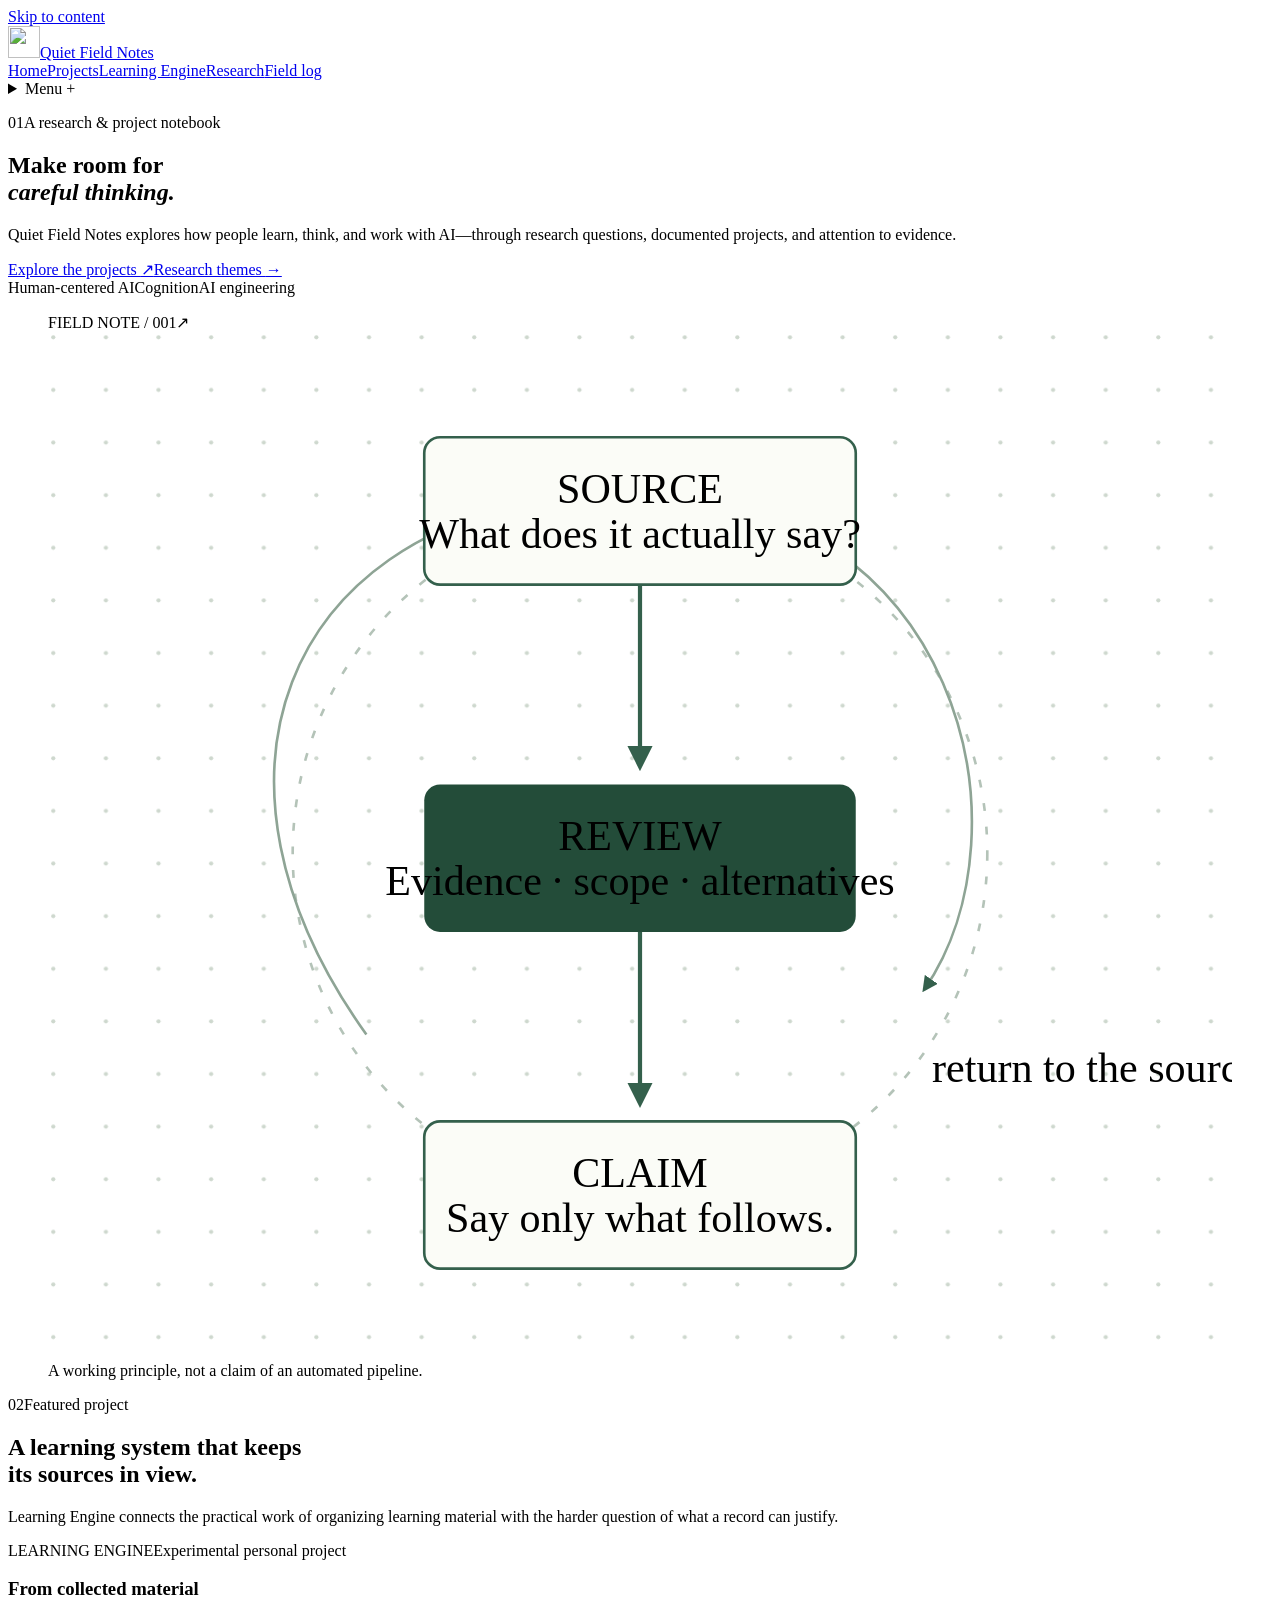
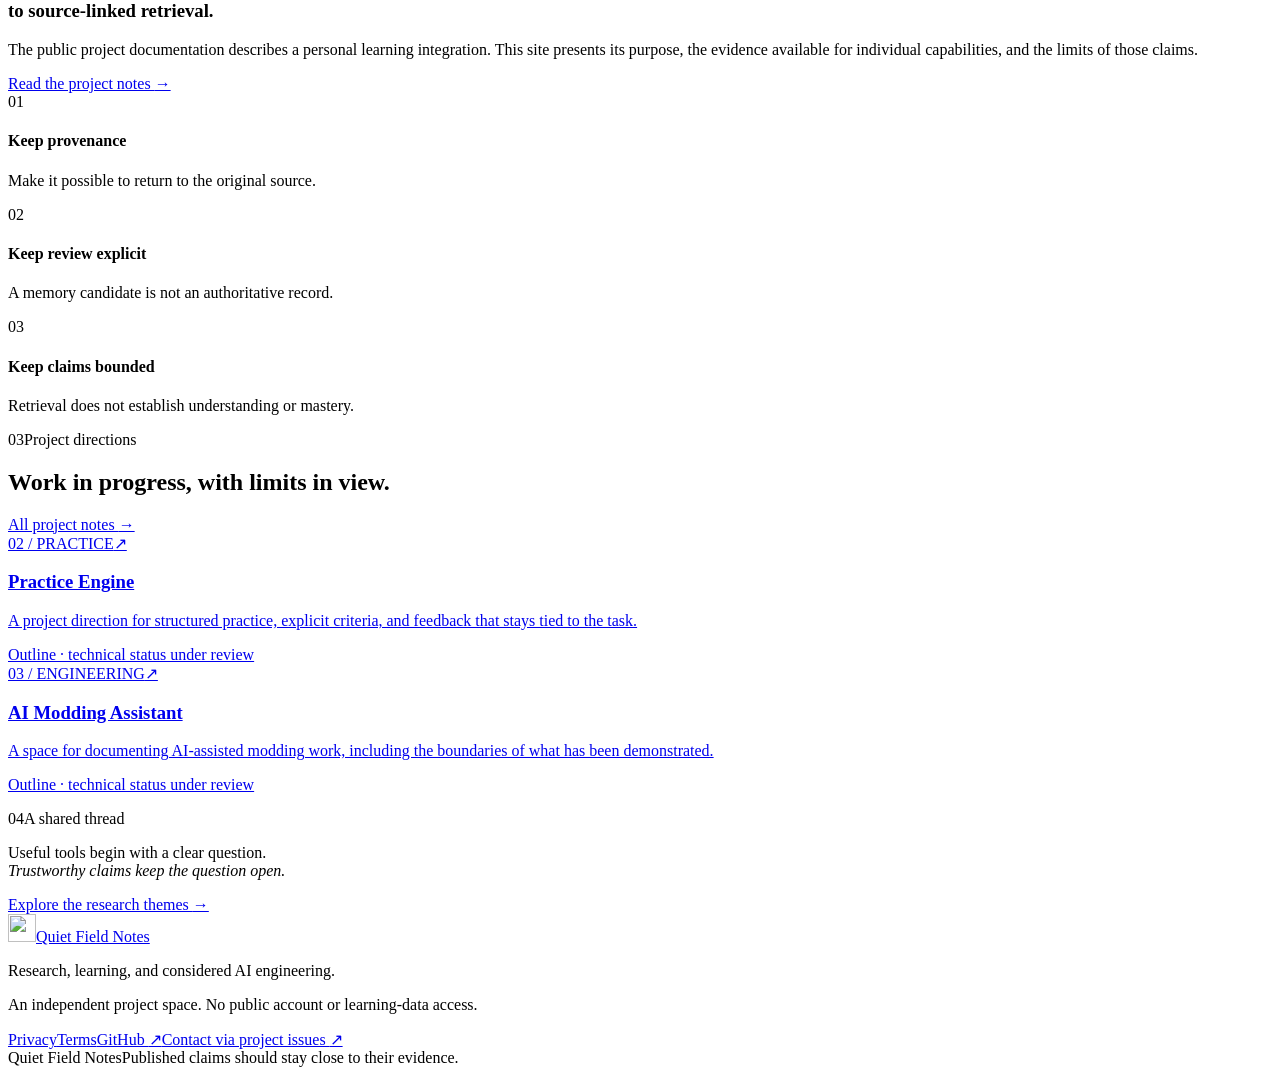
==== index.html @ d9f2ed1a "Publish reviewed pilot from Sites source a2852daf: index.html" ====
<!doctype html>
<html lang="en"><head><meta charset="utf-8"><meta name="viewport" content="width=device-width,initial-scale=1"><meta name="description" content="Quiet Field Notes: research themes, source-linked learning, and documented AI engineering projects."><meta name="color-scheme" content="light"><title>Research &amp; considered AI engineering | Quiet Field Notes</title><link rel="icon" href="assets/mark.svg" type="image/svg+xml"><link rel="stylesheet" href="assets/site.css"></head>
<body><a class="skip-link" href="#main">Skip to content</a><header class="site-header"><div class="shell header-inner"><a class="brand" href="index.html" aria-label="Quiet Field Notes home"><img src="assets/mark.svg" width="32" height="32" alt=""><span>Quiet Field Notes</span></a><nav class="desktop-nav" aria-label="Main navigation"><a href="index.html" aria-current="page">Home</a><a href="projects.html">Projects</a><a href="learning-engine.html">Learning Engine</a><a href="research.html">Research</a><a href="log.html">Field log</a></nav><details class="mobile-nav"><summary>Menu <span aria-hidden="true">+</span></summary><nav aria-label="Mobile navigation"><a href="index.html" aria-current="page">Home</a><a href="projects.html">Projects</a><a href="learning-engine.html">Learning Engine</a><a href="research.html">Research</a><a href="log.html">Field log</a></nav></details></div></header>
<main id="main" tabindex="-1"><section class="hero shell"><div class="hero-copy"><p class="eyebrow"><span class="index">01</span>A research & project notebook</p><h1>Make room for<br><em>careful thinking.</em></h1><p class="hero-lede">Quiet Field Notes explores how people learn, think, and work with AI—through research questions, documented projects, and attention to evidence.</p><div class="actions"><a class="button" href="projects.html">Explore the projects <span aria-hidden="true">↗</span></a><a class="text-link" href="research.html">Research themes <span aria-hidden="true">→</span></a></div><div class="hero-topics"><span>Human-centered AI</span><span>Cognition</span><span>AI engineering</span></div></div><figure class="field-figure"><div class="figure-top"><span>FIELD NOTE / 001</span><span aria-hidden="true">↗</span></div><svg viewBox="0 0 450 390" role="img" aria-labelledby="field-title field-desc"><title id="field-title">Keeping claims connected to sources</title><desc id="field-desc">A conceptual diagram: source material is connected to review, then to a bounded claim, with a feedback path returning to the source.</desc><defs><pattern id="dots" width="20" height="20" patternUnits="userSpaceOnUse"><circle cx="2" cy="2" r=".8" fill="#ced8ce"/></pattern><marker id="arrow" viewBox="0 0 10 10" refX="8" refY="5" markerWidth="6" markerHeight="6" orient="auto-start-reverse"><path d="M 0 0 L 10 5 L 0 10 z" fill="#34604c"/></marker></defs><rect width="450" height="390" fill="url(#dots)"/><circle cx="225" cy="198" r="132" fill="none" stroke="#b4c3b8" stroke-dasharray="3 6"/><path d="M225 61 C346 63 375 189 333 250" fill="none" stroke="#8ea495" marker-end="url(#arrow)"/><path d="M121 267 C51 169 91 76 195 63" fill="none" stroke="#8ea495" marker-end="url(#arrow)"/><rect x="143" y="40" width="164" height="56" rx="6" fill="#fbfcf7" stroke="#34604c"/><text x="225" y="65" text-anchor="middle" class="svg-label">SOURCE</text><text x="225" y="82" text-anchor="middle" class="svg-small">What does it actually say?</text><path d="M225 96 V165" stroke="#34604c" stroke-width="1.6" marker-end="url(#arrow)"/><rect x="143" y="172" width="164" height="56" rx="6" fill="#234c39"/><text x="225" y="197" text-anchor="middle" class="svg-label light">REVIEW</text><text x="225" y="214" text-anchor="middle" class="svg-small light">Evidence · scope · alternatives</text><path d="M225 228 V293" stroke="#34604c" stroke-width="1.6" marker-end="url(#arrow)"/><rect x="143" y="300" width="164" height="56" rx="6" fill="#fbfcf7" stroke="#34604c"/><text x="225" y="325" text-anchor="middle" class="svg-label">CLAIM</text><text x="225" y="342" text-anchor="middle" class="svg-small">Say only what follows.</text><text x="336" y="285" class="svg-note">return to the source</text></svg><figcaption><span class="figure-rule"></span>A working principle, not a claim of an automated pipeline.</figcaption></figure></section>
<section class="section shell"><div class="section-heading"><div><p class="eyebrow"><span class="index">02</span>Featured project</p><h2>A learning system that keeps<br>its sources in view.</h2></div><p>Learning Engine connects the practical work of organizing learning material with the harder question of what a record can justify.</p></div><article class="featured-project"><div><div class="card-meta"><span>LEARNING ENGINE</span><span class="tag "><span class="tag-dot" aria-hidden="true"></span>Experimental personal project</span></div><h3>From collected material<br>to source-linked retrieval.</h3><p>The public project documentation describes a personal learning integration. This site presents its purpose, the evidence available for individual capabilities, and the limits of those claims.</p><a class="text-link" href="learning-engine.html">Read the project notes <span aria-hidden="true">→</span></a></div><div class="feature-principles"><div><span>01</span><h4>Keep provenance</h4><p>Make it possible to return to the original source.</p></div><div><span>02</span><h4>Keep review explicit</h4><p>A memory candidate is not an authoritative record.</p></div><div><span>03</span><h4>Keep claims bounded</h4><p>Retrieval does not establish understanding or mastery.</p></div></div></article></section>
<section class="section shell"><div class="section-heading compact"><div><p class="eyebrow"><span class="index">03</span>Project directions</p><h2>Work in progress, with limits in view.</h2></div><a class="text-link" href="projects.html">All project notes <span aria-hidden="true">→</span></a></div><div class="project-cards"><a class="project-card" href="projects.html#practice-engine"><div class="card-meta"><span>02 / PRACTICE</span><span aria-hidden="true">↗</span></div><h3>Practice Engine</h3><p>A project direction for structured practice, explicit criteria, and feedback that stays tied to the task.</p><span class="card-status">Outline · technical status under review</span></a><a class="project-card" href="projects.html#ai-modding-assistant"><div class="card-meta"><span>03 / ENGINEERING</span><span aria-hidden="true">↗</span></div><h3>AI Modding Assistant</h3><p>A space for documenting AI-assisted modding work, including the boundaries of what has been demonstrated.</p><span class="card-status">Outline · technical status under review</span></a></div></section>
<section class="closing-note"><div class="shell closing-inner"><p class="eyebrow"><span class="index">04</span>A shared thread</p><p>Useful tools begin with a clear question.<br><em>Trustworthy claims keep the question open.</em></p><a class="text-link" href="research.html">Explore the research themes <span aria-hidden="true">→</span></a></div></section></main>
<footer class="site-footer"><div class="shell footer-grid"><div><a class="brand" href="index.html"><img src="assets/mark.svg" width="28" height="28" alt=""><span>Quiet Field Notes</span></a><p>Research, learning, and considered AI engineering.</p><p class="fine">An independent project space. No public account or learning-data access.</p></div><nav aria-label="Footer navigation"><a href="privacy.html">Privacy</a><a href="terms.html">Terms</a><a href="https://github.com/hutianjie12345/learning-engine-info">GitHub <span aria-hidden="true">↗</span></a><a href="https://github.com/hutianjie12345/learning-engine-info/issues">Contact via project issues <span aria-hidden="true">↗</span></a></nav></div><div class="shell footer-bottom"><span>Quiet Field Notes</span><span>Published claims should stay close to their evidence.</span></div></footer></body></html>
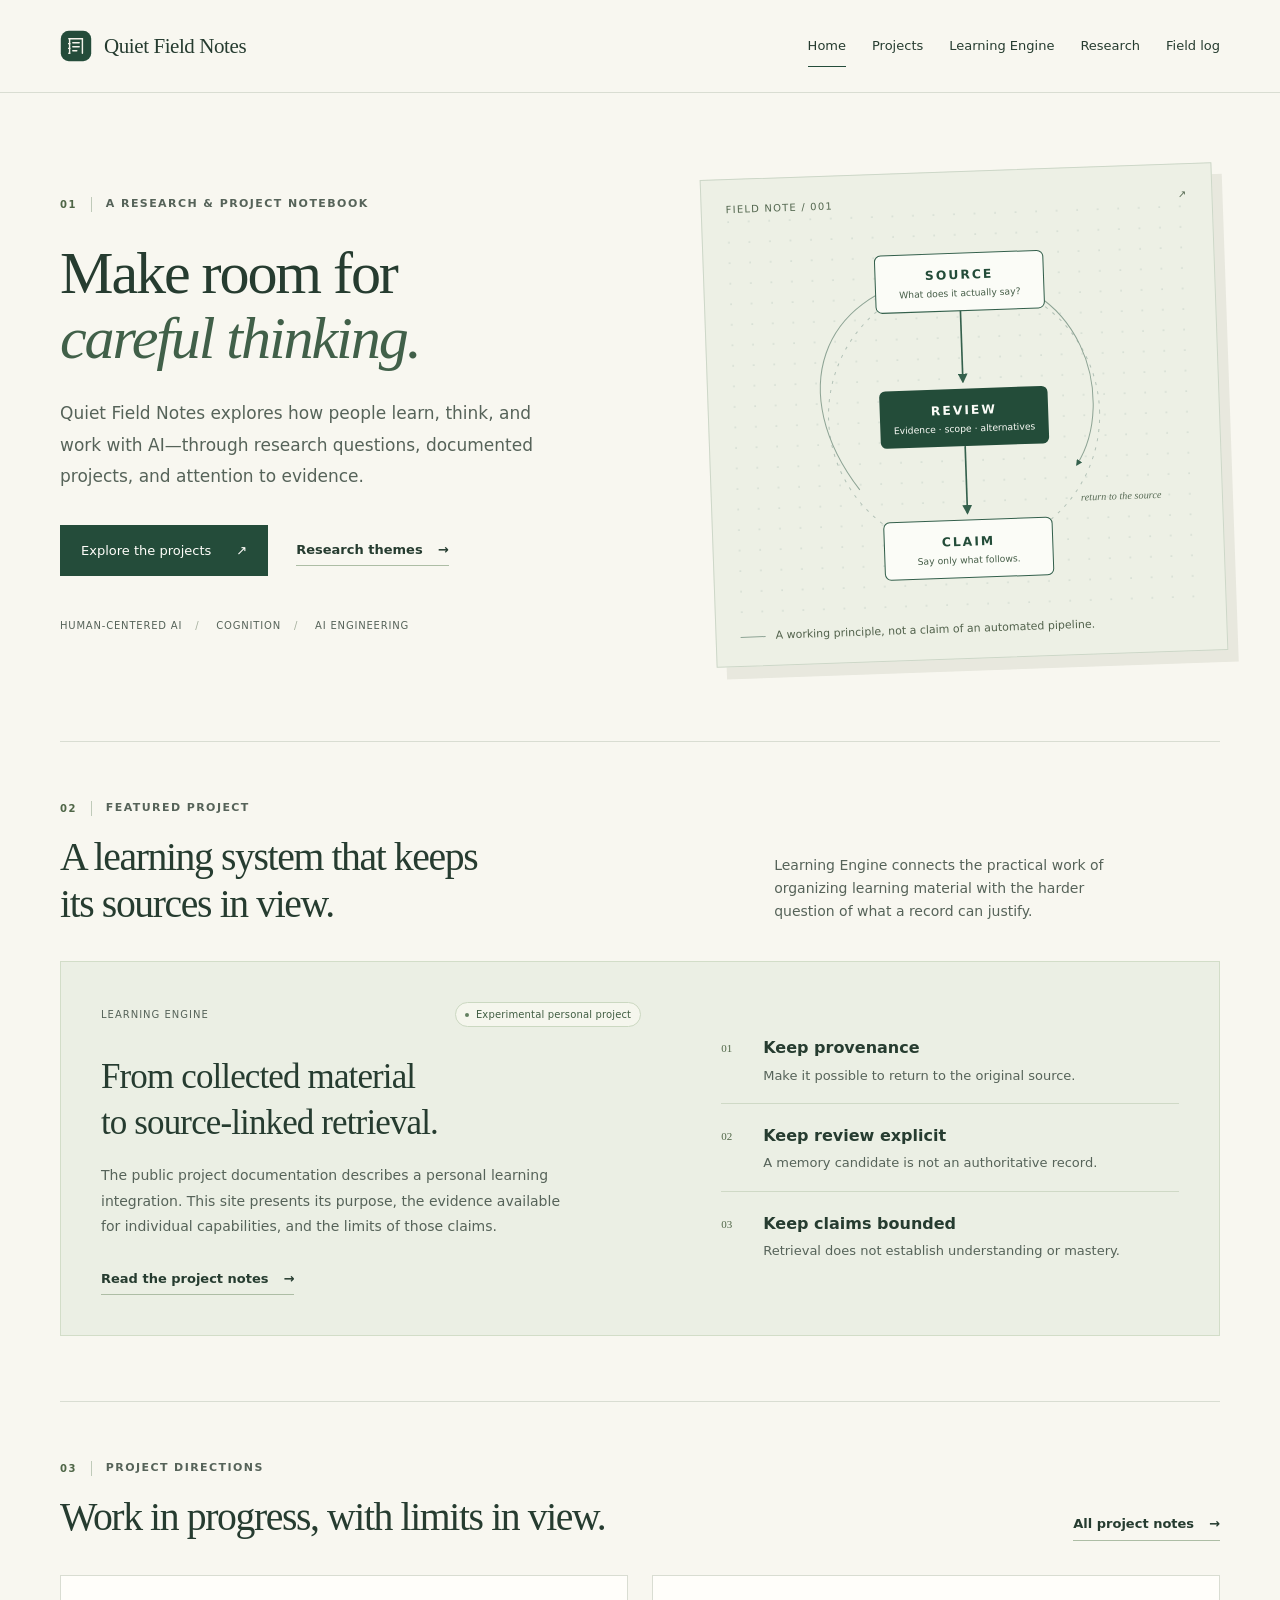
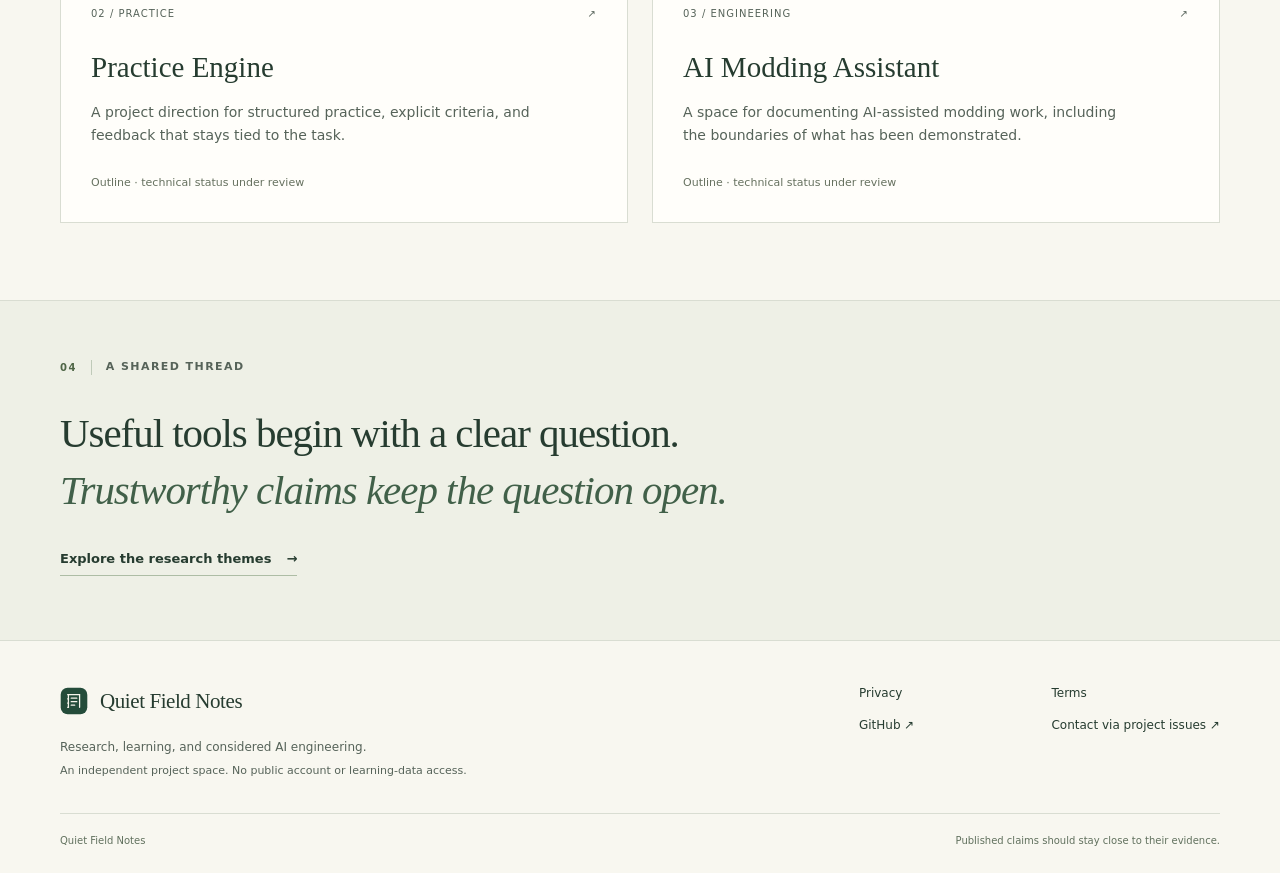
==== commit 0501e63a: "Match canonical LF bytes from reviewed Sites source a2852daf" ====
--- a/index.html
+++ b/index.html
@@ -1,8 +1,8 @@
-<!doctype html>
-<html lang="en"><head><meta charset="utf-8"><meta name="viewport" content="width=device-width,initial-scale=1"><meta name="description" content="Quiet Field Notes: research themes, source-linked learning, and documented AI engineering projects."><meta name="color-scheme" content="light"><title>Research &amp; considered AI engineering | Quiet Field Notes</title><link rel="icon" href="assets/mark.svg" type="image/svg+xml"><link rel="stylesheet" href="assets/site.css"></head>
-<body><a class="skip-link" href="#main">Skip to content</a><header class="site-header"><div class="shell header-inner"><a class="brand" href="index.html" aria-label="Quiet Field Notes home"><img src="assets/mark.svg" width="32" height="32" alt=""><span>Quiet Field Notes</span></a><nav class="desktop-nav" aria-label="Main navigation"><a href="index.html" aria-current="page">Home</a><a href="projects.html">Projects</a><a href="learning-engine.html">Learning Engine</a><a href="research.html">Research</a><a href="log.html">Field log</a></nav><details class="mobile-nav"><summary>Menu <span aria-hidden="true">+</span></summary><nav aria-label="Mobile navigation"><a href="index.html" aria-current="page">Home</a><a href="projects.html">Projects</a><a href="learning-engine.html">Learning Engine</a><a href="research.html">Research</a><a href="log.html">Field log</a></nav></details></div></header>
-<main id="main" tabindex="-1"><section class="hero shell"><div class="hero-copy"><p class="eyebrow"><span class="index">01</span>A research & project notebook</p><h1>Make room for<br><em>careful thinking.</em></h1><p class="hero-lede">Quiet Field Notes explores how people learn, think, and work with AI—through research questions, documented projects, and attention to evidence.</p><div class="actions"><a class="button" href="projects.html">Explore the projects <span aria-hidden="true">↗</span></a><a class="text-link" href="research.html">Research themes <span aria-hidden="true">→</span></a></div><div class="hero-topics"><span>Human-centered AI</span><span>Cognition</span><span>AI engineering</span></div></div><figure class="field-figure"><div class="figure-top"><span>FIELD NOTE / 001</span><span aria-hidden="true">↗</span></div><svg viewBox="0 0 450 390" role="img" aria-labelledby="field-title field-desc"><title id="field-title">Keeping claims connected to sources</title><desc id="field-desc">A conceptual diagram: source material is connected to review, then to a bounded claim, with a feedback path returning to the source.</desc><defs><pattern id="dots" width="20" height="20" patternUnits="userSpaceOnUse"><circle cx="2" cy="2" r=".8" fill="#ced8ce"/></pattern><marker id="arrow" viewBox="0 0 10 10" refX="8" refY="5" markerWidth="6" markerHeight="6" orient="auto-start-reverse"><path d="M 0 0 L 10 5 L 0 10 z" fill="#34604c"/></marker></defs><rect width="450" height="390" fill="url(#dots)"/><circle cx="225" cy="198" r="132" fill="none" stroke="#b4c3b8" stroke-dasharray="3 6"/><path d="M225 61 C346 63 375 189 333 250" fill="none" stroke="#8ea495" marker-end="url(#arrow)"/><path d="M121 267 C51 169 91 76 195 63" fill="none" stroke="#8ea495" marker-end="url(#arrow)"/><rect x="143" y="40" width="164" height="56" rx="6" fill="#fbfcf7" stroke="#34604c"/><text x="225" y="65" text-anchor="middle" class="svg-label">SOURCE</text><text x="225" y="82" text-anchor="middle" class="svg-small">What does it actually say?</text><path d="M225 96 V165" stroke="#34604c" stroke-width="1.6" marker-end="url(#arrow)"/><rect x="143" y="172" width="164" height="56" rx="6" fill="#234c39"/><text x="225" y="197" text-anchor="middle" class="svg-label light">REVIEW</text><text x="225" y="214" text-anchor="middle" class="svg-small light">Evidence · scope · alternatives</text><path d="M225 228 V293" stroke="#34604c" stroke-width="1.6" marker-end="url(#arrow)"/><rect x="143" y="300" width="164" height="56" rx="6" fill="#fbfcf7" stroke="#34604c"/><text x="225" y="325" text-anchor="middle" class="svg-label">CLAIM</text><text x="225" y="342" text-anchor="middle" class="svg-small">Say only what follows.</text><text x="336" y="285" class="svg-note">return to the source</text></svg><figcaption><span class="figure-rule"></span>A working principle, not a claim of an automated pipeline.</figcaption></figure></section>
-<section class="section shell"><div class="section-heading"><div><p class="eyebrow"><span class="index">02</span>Featured project</p><h2>A learning system that keeps<br>its sources in view.</h2></div><p>Learning Engine connects the practical work of organizing learning material with the harder question of what a record can justify.</p></div><article class="featured-project"><div><div class="card-meta"><span>LEARNING ENGINE</span><span class="tag "><span class="tag-dot" aria-hidden="true"></span>Experimental personal project</span></div><h3>From collected material<br>to source-linked retrieval.</h3><p>The public project documentation describes a personal learning integration. This site presents its purpose, the evidence available for individual capabilities, and the limits of those claims.</p><a class="text-link" href="learning-engine.html">Read the project notes <span aria-hidden="true">→</span></a></div><div class="feature-principles"><div><span>01</span><h4>Keep provenance</h4><p>Make it possible to return to the original source.</p></div><div><span>02</span><h4>Keep review explicit</h4><p>A memory candidate is not an authoritative record.</p></div><div><span>03</span><h4>Keep claims bounded</h4><p>Retrieval does not establish understanding or mastery.</p></div></div></article></section>
-<section class="section shell"><div class="section-heading compact"><div><p class="eyebrow"><span class="index">03</span>Project directions</p><h2>Work in progress, with limits in view.</h2></div><a class="text-link" href="projects.html">All project notes <span aria-hidden="true">→</span></a></div><div class="project-cards"><a class="project-card" href="projects.html#practice-engine"><div class="card-meta"><span>02 / PRACTICE</span><span aria-hidden="true">↗</span></div><h3>Practice Engine</h3><p>A project direction for structured practice, explicit criteria, and feedback that stays tied to the task.</p><span class="card-status">Outline · technical status under review</span></a><a class="project-card" href="projects.html#ai-modding-assistant"><div class="card-meta"><span>03 / ENGINEERING</span><span aria-hidden="true">↗</span></div><h3>AI Modding Assistant</h3><p>A space for documenting AI-assisted modding work, including the boundaries of what has been demonstrated.</p><span class="card-status">Outline · technical status under review</span></a></div></section>
-<section class="closing-note"><div class="shell closing-inner"><p class="eyebrow"><span class="index">04</span>A shared thread</p><p>Useful tools begin with a clear question.<br><em>Trustworthy claims keep the question open.</em></p><a class="text-link" href="research.html">Explore the research themes <span aria-hidden="true">→</span></a></div></section></main>
-<footer class="site-footer"><div class="shell footer-grid"><div><a class="brand" href="index.html"><img src="assets/mark.svg" width="28" height="28" alt=""><span>Quiet Field Notes</span></a><p>Research, learning, and considered AI engineering.</p><p class="fine">An independent project space. No public account or learning-data access.</p></div><nav aria-label="Footer navigation"><a href="privacy.html">Privacy</a><a href="terms.html">Terms</a><a href="https://github.com/hutianjie12345/learning-engine-info">GitHub <span aria-hidden="true">↗</span></a><a href="https://github.com/hutianjie12345/learning-engine-info/issues">Contact via project issues <span aria-hidden="true">↗</span></a></nav></div><div class="shell footer-bottom"><span>Quiet Field Notes</span><span>Published claims should stay close to their evidence.</span></div></footer></body></html>
+<!doctype html>
+<html lang="en"><head><meta charset="utf-8"><meta name="viewport" content="width=device-width,initial-scale=1"><meta name="description" content="Quiet Field Notes: research themes, source-linked learning, and documented AI engineering projects."><meta name="color-scheme" content="light"><title>Research &amp; considered AI engineering | Quiet Field Notes</title><link rel="icon" href="assets/mark.svg" type="image/svg+xml"><link rel="stylesheet" href="assets/site.css"></head>
+<body><a class="skip-link" href="#main">Skip to content</a><header class="site-header"><div class="shell header-inner"><a class="brand" href="index.html" aria-label="Quiet Field Notes home"><img src="assets/mark.svg" width="32" height="32" alt=""><span>Quiet Field Notes</span></a><nav class="desktop-nav" aria-label="Main navigation"><a href="index.html" aria-current="page">Home</a><a href="projects.html">Projects</a><a href="learning-engine.html">Learning Engine</a><a href="research.html">Research</a><a href="log.html">Field log</a></nav><details class="mobile-nav"><summary>Menu <span aria-hidden="true">+</span></summary><nav aria-label="Mobile navigation"><a href="index.html" aria-current="page">Home</a><a href="projects.html">Projects</a><a href="learning-engine.html">Learning Engine</a><a href="research.html">Research</a><a href="log.html">Field log</a></nav></details></div></header>
+<main id="main" tabindex="-1"><section class="hero shell"><div class="hero-copy"><p class="eyebrow"><span class="index">01</span>A research & project notebook</p><h1>Make room for<br><em>careful thinking.</em></h1><p class="hero-lede">Quiet Field Notes explores how people learn, think, and work with AI—through research questions, documented projects, and attention to evidence.</p><div class="actions"><a class="button" href="projects.html">Explore the projects <span aria-hidden="true">↗</span></a><a class="text-link" href="research.html">Research themes <span aria-hidden="true">→</span></a></div><div class="hero-topics"><span>Human-centered AI</span><span>Cognition</span><span>AI engineering</span></div></div><figure class="field-figure"><div class="figure-top"><span>FIELD NOTE / 001</span><span aria-hidden="true">↗</span></div><svg viewBox="0 0 450 390" role="img" aria-labelledby="field-title field-desc"><title id="field-title">Keeping claims connected to sources</title><desc id="field-desc">A conceptual diagram: source material is connected to review, then to a bounded claim, with a feedback path returning to the source.</desc><defs><pattern id="dots" width="20" height="20" patternUnits="userSpaceOnUse"><circle cx="2" cy="2" r=".8" fill="#ced8ce"/></pattern><marker id="arrow" viewBox="0 0 10 10" refX="8" refY="5" markerWidth="6" markerHeight="6" orient="auto-start-reverse"><path d="M 0 0 L 10 5 L 0 10 z" fill="#34604c"/></marker></defs><rect width="450" height="390" fill="url(#dots)"/><circle cx="225" cy="198" r="132" fill="none" stroke="#b4c3b8" stroke-dasharray="3 6"/><path d="M225 61 C346 63 375 189 333 250" fill="none" stroke="#8ea495" marker-end="url(#arrow)"/><path d="M121 267 C51 169 91 76 195 63" fill="none" stroke="#8ea495" marker-end="url(#arrow)"/><rect x="143" y="40" width="164" height="56" rx="6" fill="#fbfcf7" stroke="#34604c"/><text x="225" y="65" text-anchor="middle" class="svg-label">SOURCE</text><text x="225" y="82" text-anchor="middle" class="svg-small">What does it actually say?</text><path d="M225 96 V165" stroke="#34604c" stroke-width="1.6" marker-end="url(#arrow)"/><rect x="143" y="172" width="164" height="56" rx="6" fill="#234c39"/><text x="225" y="197" text-anchor="middle" class="svg-label light">REVIEW</text><text x="225" y="214" text-anchor="middle" class="svg-small light">Evidence · scope · alternatives</text><path d="M225 228 V293" stroke="#34604c" stroke-width="1.6" marker-end="url(#arrow)"/><rect x="143" y="300" width="164" height="56" rx="6" fill="#fbfcf7" stroke="#34604c"/><text x="225" y="325" text-anchor="middle" class="svg-label">CLAIM</text><text x="225" y="342" text-anchor="middle" class="svg-small">Say only what follows.</text><text x="336" y="285" class="svg-note">return to the source</text></svg><figcaption><span class="figure-rule"></span>A working principle, not a claim of an automated pipeline.</figcaption></figure></section>
+<section class="section shell"><div class="section-heading"><div><p class="eyebrow"><span class="index">02</span>Featured project</p><h2>A learning system that keeps<br>its sources in view.</h2></div><p>Learning Engine connects the practical work of organizing learning material with the harder question of what a record can justify.</p></div><article class="featured-project"><div><div class="card-meta"><span>LEARNING ENGINE</span><span class="tag "><span class="tag-dot" aria-hidden="true"></span>Experimental personal project</span></div><h3>From collected material<br>to source-linked retrieval.</h3><p>The public project documentation describes a personal learning integration. This site presents its purpose, the evidence available for individual capabilities, and the limits of those claims.</p><a class="text-link" href="learning-engine.html">Read the project notes <span aria-hidden="true">→</span></a></div><div class="feature-principles"><div><span>01</span><h4>Keep provenance</h4><p>Make it possible to return to the original source.</p></div><div><span>02</span><h4>Keep review explicit</h4><p>A memory candidate is not an authoritative record.</p></div><div><span>03</span><h4>Keep claims bounded</h4><p>Retrieval does not establish understanding or mastery.</p></div></div></article></section>
+<section class="section shell"><div class="section-heading compact"><div><p class="eyebrow"><span class="index">03</span>Project directions</p><h2>Work in progress, with limits in view.</h2></div><a class="text-link" href="projects.html">All project notes <span aria-hidden="true">→</span></a></div><div class="project-cards"><a class="project-card" href="projects.html#practice-engine"><div class="card-meta"><span>02 / PRACTICE</span><span aria-hidden="true">↗</span></div><h3>Practice Engine</h3><p>A project direction for structured practice, explicit criteria, and feedback that stays tied to the task.</p><span class="card-status">Outline · technical status under review</span></a><a class="project-card" href="projects.html#ai-modding-assistant"><div class="card-meta"><span>03 / ENGINEERING</span><span aria-hidden="true">↗</span></div><h3>AI Modding Assistant</h3><p>A space for documenting AI-assisted modding work, including the boundaries of what has been demonstrated.</p><span class="card-status">Outline · technical status under review</span></a></div></section>
+<section class="closing-note"><div class="shell closing-inner"><p class="eyebrow"><span class="index">04</span>A shared thread</p><p>Useful tools begin with a clear question.<br><em>Trustworthy claims keep the question open.</em></p><a class="text-link" href="research.html">Explore the research themes <span aria-hidden="true">→</span></a></div></section></main>
+<footer class="site-footer"><div class="shell footer-grid"><div><a class="brand" href="index.html"><img src="assets/mark.svg" width="28" height="28" alt=""><span>Quiet Field Notes</span></a><p>Research, learning, and considered AI engineering.</p><p class="fine">An independent project space. No public account or learning-data access.</p></div><nav aria-label="Footer navigation"><a href="privacy.html">Privacy</a><a href="terms.html">Terms</a><a href="https://github.com/hutianjie12345/learning-engine-info">GitHub <span aria-hidden="true">↗</span></a><a href="https://github.com/hutianjie12345/learning-engine-info/issues">Contact via project issues <span aria-hidden="true">↗</span></a></nav></div><div class="shell footer-bottom"><span>Quiet Field Notes</span><span>Published claims should stay close to their evidence.</span></div></footer></body></html>
--- a/assets/site.css
+++ b/assets/site.css
@@ -0,0 +1,7 @@
+/* Quiet Field Notes — static, portable presentation */
+:root{--paper:#f8f7f0;--white:#fffefa;--ink:#263c30;--muted:#566359;--green:#244c3a;--line:#d9ddd2;--sage:#ebefe4;--serif:Georgia,'Times New Roman',serif;--sans:system-ui,-apple-system,BlinkMacSystemFont,'Segoe UI',sans-serif}
+*{box-sizing:border-box}html{scroll-behavior:smooth;scroll-padding-top:100px}body{margin:0;background:var(--paper);color:var(--ink);font:16px/1.65 var(--sans);-webkit-font-smoothing:antialiased}a{color:inherit;text-underline-offset:4px}a:hover{color:#397251}a:focus-visible,summary:focus-visible{outline:3px solid #8d4d16;outline-offset:5px;border-radius:2px}::selection{background:#d2e2c8;color:#163926}h1,h2,h3,h4,p,figure{margin:0}h1,h2,h3{font-weight:400}h1,h2{font-family:var(--serif);letter-spacing:-.035em}h1{font-size:clamp(44px,5vw,72px);line-height:1.08}h2{font-size:clamp(30px,3.1vw,44px);line-height:1.18}h3{font-size:25px;line-height:1.3}h4{font-size:16px;line-height:1.45;font-weight:600}em{font-weight:400;color:#416049}img,svg{max-width:100%}.shell{width:min(1160px,calc(100% - 80px));margin-inline:auto}.narrow{max-width:760px}.site-header{border-bottom:1px solid var(--line);background:var(--paper)}.header-inner{min-height:92px;display:flex;align-items:center;justify-content:space-between;gap:24px}.brand{display:inline-flex;align-items:center;gap:12px;font-family:var(--serif);font-size:21px;white-space:nowrap;text-decoration:none;letter-spacing:-.02em}.brand img{flex-shrink:0}.desktop-nav{display:flex;gap:26px;align-items:center}.desktop-nav a{text-decoration:none;font-size:13px;font-weight:500;padding:10px 0;border-bottom:1px solid transparent}.desktop-nav a[aria-current=page]{border-color:var(--green)}.mobile-nav{display:none}.skip-link{position:absolute;top:8px;left:16px;z-index:50;padding:10px 16px;background:var(--white);transform:translateY(-200%)}.skip-link:focus{transform:none}.hero{display:grid;grid-template-columns:1.14fr 1fr;align-items:center;gap:64px;padding-block:78px 82px}.eyebrow{display:flex;gap:14px;align-items:center;text-transform:uppercase;letter-spacing:.13em;font:11px/1.5 var(--sans);font-weight:600;color:var(--muted);margin-bottom:29px}.index{color:#4f6647;font-size:10px;border-right:1px solid #bfcab9;padding-right:14px}.hero h1{font-size:clamp(46px,4.7vw,68px)}.hero-lede{max-width:490px;margin-top:27px;font-size:17px;line-height:1.85;color:var(--muted)}.actions{display:flex;gap:28px;align-items:center;flex-wrap:wrap;margin-top:32px}.button{display:inline-flex;align-items:center;gap:25px;justify-content:space-between;background:var(--green);color:var(--white);padding:14px 20px;font-size:13px;font-weight:500;text-decoration:none;border:1px solid var(--green)}.button:hover{background:#376446;color:white}.text-link{display:inline-flex;align-items:center;gap:15px;font-size:13px;text-decoration:none;font-weight:600;border-bottom:1px solid #adbda5;padding-block:5px}.hero-topics{display:flex;gap:0;flex-wrap:wrap;margin-top:42px;color:var(--muted);font-size:10px;text-transform:uppercase;letter-spacing:.08em}.hero-topics span+span:before{content:' / ';color:#a5b09e;margin-inline:13px}.field-figure{position:relative;transform:rotate(-2deg);background:#edf0e5;border:1px solid #cdd7c8;padding:22px 24px 20px;box-shadow:10px 12px 0 #e8e8de}.figure-top{display:flex;justify-content:space-between;color:#52664e;font:10px/1.5 var(--sans);letter-spacing:.12em}.field-figure svg{display:block;width:100%;margin:3px 0 7px}.svg-label{font:600 12px var(--sans);letter-spacing:2px;fill:#234c39}.svg-small{font:9px var(--sans);fill:#465e48}.svg-label.light,.svg-small.light{fill:#fbfcf7}.svg-note{font:italic 10px var(--serif);fill:#596c56}.field-figure figcaption{display:flex;gap:10px;align-items:flex-start;font:11px/1.7 var(--sans);color:#52624c}.figure-rule{width:25px;height:1px;flex-shrink:0;background:#8ea495;margin-top:9px}.section{padding-block:58px 65px;border-top:1px solid var(--line)}.section-heading{display:grid;grid-template-columns:1.4fr 1fr;gap:90px;margin-bottom:34px;align-items:end}.section-heading .eyebrow{margin-bottom:17px}.section-heading>p{font-size:14px;color:var(--muted);max-width:360px;padding-bottom:4px}.section-heading.compact{display:flex;justify-content:space-between;align-items:end;gap:30px}.featured-project{display:grid;grid-template-columns:1.18fr 1fr;gap:80px;background:var(--sage);border:1px solid #d2ddc8;padding:40px}.card-meta{display:flex;justify-content:space-between;align-items:center;gap:15px;font-size:10px;text-transform:uppercase;letter-spacing:.1em;color:var(--muted);margin-bottom:27px}.tag{display:inline-flex;align-items:center;gap:7px;font:10px/1.5 var(--sans);letter-spacing:.015em;text-transform:none;padding:4px 9px;background:#f5f6ed;border:1px solid #cbd8c1;border-radius:20px;white-space:nowrap;color:#405d42}.tag-dot{height:4px;width:4px;border-radius:50%;background:#638060}.featured-project h3{font-family:var(--serif);font-size:35px;letter-spacing:-.025em}.featured-project>div>p{font-size:14px;line-height:1.8;color:var(--muted);margin-top:18px;max-width:470px}.featured-project .text-link{margin-top:24px}.feature-principles{display:grid;gap:20px;align-content:center}.feature-principles>div{position:relative;padding-left:42px;padding-bottom:17px;border-bottom:1px solid #cfd9c6}.feature-principles>div:last-child{border:0;padding-bottom:0}.feature-principles span{position:absolute;left:0;top:3px;color:#4f6647;font-size:11px;font-family:var(--serif)}.feature-principles p{color:var(--muted);font-size:13px;margin-top:5px}.project-cards{display:grid;grid-template-columns:1fr 1fr;gap:24px}.project-card{display:block;text-decoration:none;background:var(--white);border:1px solid var(--line);padding:30px}.project-card:hover{border-color:#a3b89a;color:var(--ink)}.project-card h3{font-family:var(--serif);font-size:29px}.project-card p{margin-top:14px;font-size:14px;color:var(--muted);max-width:440px}.card-status{display:block;font-size:11px;margin-top:27px;color:#66715f}.closing-note{border-block:1px solid var(--line);background:#eef0e6;margin-top:12px}.closing-inner{padding-block:58px 64px}.closing-inner>p:not(.eyebrow){font:clamp(27px,3.2vw,43px)/1.4 var(--serif);letter-spacing:-.025em}.closing-inner .text-link{margin-top:24px}.site-footer{padding-top:43px}.footer-grid{display:flex;justify-content:space-between;gap:40px;padding-bottom:33px}.footer-grid p{font-size:12px;color:var(--muted);margin-top:14px}.footer-grid .fine{font-size:11px;margin-top:5px;max-width:460px}.footer-grid nav{display:grid;grid-template-columns:1fr 1fr;gap:12px 24px;align-content:start;font-size:12px}.footer-grid nav a{text-decoration:none}.footer-bottom{border-top:1px solid var(--line);display:flex;justify-content:space-between;gap:20px;padding-block:19px 23px;font-size:10px;color:#61715e}.page-head{padding-top:72px;padding-bottom:52px;border-bottom:1px solid var(--line)}.page-head h1{max-width:850px}.lede{max-width:650px;margin-top:25px;color:var(--muted);font-size:17px;line-height:1.8}.content-section{padding-block:45px 60px}.project-jumps{display:flex;flex-wrap:wrap;gap:24px;font-size:12px;padding-bottom:29px;border-bottom:1px solid var(--line)}.project-jumps a{text-decoration:none}.project-detail{padding-block:41px;border-bottom:1px solid var(--line);scroll-margin-top:30px}.project-title{display:flex;align-items:start;gap:22px;margin-bottom:30px}.project-title .tag{margin-left:auto}.project-title h2{font-size:36px}.project-title p{font-size:14px;color:var(--muted);margin-top:8px}.project-number{color:#4f6647;font-size:11px;font-family:var(--serif);letter-spacing:.05em;line-height:2.2}.project-facts{margin:0 0 0 40px;display:grid;grid-template-columns:1fr 1fr;gap:25px 60px}.project-facts>div:last-child{grid-column:1/-1}.project-facts dt{text-transform:uppercase;color:#687461;font-size:10px;letter-spacing:.09em;margin-bottom:7px}.project-facts dd{margin:0;color:var(--muted);font-size:14px;line-height:1.85}.note-box{background:#eef1e6;padding:30px 35px;margin-top:0;margin-bottom:60px;border:1px solid #d3ddcb}.note-box h2{font-size:27px}.note-box p{margin-top:14px;color:var(--muted);font-size:14px}.note-box .text-link{margin-top:20px}.two-column{display:grid;grid-template-columns:230px 1fr;gap:70px}.side-note p{font-size:12px;color:var(--muted);margin-top:14px}.side-note nav{display:grid;gap:13px;margin-top:34px;font-size:12px}.side-note nav a{text-decoration:none}.prose{max-width:760px}.prose section+section{margin-top:43px;padding-top:35px;border-top:1px solid var(--line)}.prose h2{font-size:32px;line-height:1.3}.prose h3{font-size:20px;line-height:1.4;margin-top:27px}.prose p{margin-top:18px;font-size:15px;color:var(--muted);line-height:1.9}.prose ul{color:var(--muted);font-size:14px;line-height:1.85;padding-left:22px;margin-top:17px}.prose li+li{margin-top:8px}.architecture{margin-top:25px;background:#edf0e6;padding:26px}.architecture>div{display:grid;grid-template-columns:30px 1fr;column-gap:12px;border:1px solid #cad7c2;background:#fffefa;padding:16px 20px}.architecture>div>span{font-size:11px;color:#4f6647;grid-row:span 2}.architecture strong{font-size:14px;font-weight:500}.architecture small{font-size:11px;color:var(--muted);margin-top:2px}.architecture .review-step{border-color:#466442;background:#e0ead7}.flow-arrow{display:block;text-align:center;color:#4f6647;line-height:1.5;font-size:18px}.prose .caption{font-size:11px;margin-top:12px}.evidence-list{margin-top:21px}.evidence-list article{padding:20px 0;border-bottom:1px solid var(--line)}.evidence-label{font-size:10px;color:#3c643f;letter-spacing:.03em;background:#e8eedf;padding:4px 8px}.evidence-label.muted{background:#ecebe3;color:#645e50}.evidence-list h3{margin-top:12px;font-size:18px}.evidence-list p{font-size:14px;margin-top:8px}.research-grid{display:grid;grid-template-columns:1fr 1fr;gap:0 70px}.research-grid article{padding:22px 0 33px;border-bottom:1px solid var(--line);margin-bottom:16px}.research-grid h2{font-size:30px;margin-top:12px}.research-grid p{font-size:14px;color:var(--muted);margin-top:17px;max-width:460px}.log-list article{display:grid;grid-template-columns:190px 1fr;gap:65px;padding-block:20px 38px;border-bottom:1px solid var(--line);margin-bottom:30px}.log-date{display:flex;flex-direction:column;gap:10px;font-size:11px;letter-spacing:.08em}.log-date span{font-size:11px;color:var(--muted);letter-spacing:0}.log-list h2{font-size:30px}.log-list p{margin-top:16px;font-size:15px;line-height:1.85;color:var(--muted);max-width:740px}.log-list .text-link{margin-top:18px}.policy h2{margin-top:32px;font-size:27px}.policy .policy-date{font-size:11px;margin-top:0}.policy-notice{border-left:2px solid #6f835e;background:#ecefe3;padding:19px 24px;margin-top:21px}.policy-notice strong{font-size:12px;text-transform:uppercase;letter-spacing:.07em}.policy-notice p{font-size:13px;margin-top:9px}.error-page{min-height:65vh}.error-page h1{font-size:60px}
+@media(min-width:1600px){.hero{padding-block:95px 100px}}@media(max-width:1000px){.shell{width:calc(100% - 48px)}.desktop-nav{gap:16px}.desktop-nav a{font-size:11px}.brand{font-size:19px}.hero{gap:40px;padding-block:58px 60px}.hero h1{font-size:50px}.hero-lede{font-size:15px}.section-heading{gap:45px}.featured-project{gap:40px;padding:30px}.featured-project .card-meta{display:block}.featured-project .tag{margin-top:12px}.two-column{grid-template-columns:180px 1fr;gap:40px}.project-facts{gap:25px 35px}.project-title .tag{white-space:normal;max-width:180px}.research-grid{gap:0 40px}}
+@media(max-width:760px){.shell{width:calc(100% - 40px)}.header-inner{min-height:75px;position:relative}.brand{font-size:20px}.desktop-nav{display:none}.mobile-nav{display:block;font-size:12px}.mobile-nav summary{cursor:pointer;list-style:none;display:flex;gap:13px;padding:10px 0}.mobile-nav summary::-webkit-details-marker{display:none}.mobile-nav[open] nav{position:absolute;left:0;right:0;top:74px;z-index:10;display:grid;padding:15px 20px;gap:4px;background:var(--paper);border:1px solid var(--line);box-shadow:0 10px 20px #2937270c}.mobile-nav nav a{padding:10px;text-decoration:none;border-bottom:1px solid var(--line)}.mobile-nav nav a:last-child{border-bottom:none}.mobile-nav nav a[aria-current=page]{font-weight:700}.hero{grid-template-columns:1fr;gap:45px;padding-block:45px 56px}.hero h1{font-size:clamp(43px,10vw,63px)}.hero-lede{max-width:590px;font-size:16px}.hero .eyebrow{margin-bottom:24px}.hero-topics{margin-top:30px}.field-figure{max-width:520px;width:calc(100% - 12px);margin-inline:auto;transform:rotate(-1deg);padding:18px}.field-figure svg{max-height:360px}.actions{gap:21px;margin-top:26px}.section{padding-block:38px 42px}.section-heading{display:block;margin-bottom:26px}.section-heading>p{margin-top:20px;max-width:520px}.section-heading.compact{display:block}.section-heading.compact>.text-link{margin-top:18px}.featured-project{grid-template-columns:1fr;gap:30px;padding:25px}.featured-project .card-meta{display:flex;flex-wrap:wrap;margin-bottom:20px}.featured-project .tag{margin:0}.featured-project h3{font-size:32px}.feature-principles{gap:18px}.project-cards{grid-template-columns:1fr;gap:16px}.project-card{padding:25px}.project-card .card-meta{margin-bottom:20px}.closing-inner{padding-block:39px 43px}.closing-inner>p:not(.eyebrow){font-size:29px}.footer-grid{display:block}.footer-grid nav{margin-top:27px;max-width:400px;grid-template-columns:1fr 1.3fr;gap:14px}.footer-bottom{display:block}.footer-bottom span{display:block}.footer-bottom span+span{margin-top:7px}.page-head{padding-block:43px 34px}.page-head h1{font-size:46px}.page-head .eyebrow{margin-bottom:22px}.lede{font-size:16px;margin-top:22px}.content-section{padding-block:29px 40px}.project-jumps{gap:13px;font-size:11px}.project-title{flex-wrap:wrap;gap:13px}.project-title .tag{margin-left:30px;max-width:none}.project-title h2{font-size:30px}.project-facts{grid-template-columns:1fr;margin-left:0;gap:21px}.project-facts>div:last-child{grid-column:auto}.project-detail{padding-block:30px}.note-box{padding:24px;margin-bottom:40px;width:calc(100% - 40px)}.two-column{grid-template-columns:1fr;gap:30px}.side-note nav{display:flex;flex-wrap:wrap;gap:12px 18px;margin-top:20px;padding-bottom:20px;border-bottom:1px solid var(--line)}.prose h2{font-size:29px}.prose p{font-size:15px}.architecture{padding:19px}.architecture>div{padding:14px}.research-grid{grid-template-columns:1fr}.research-grid article{padding-top:12px}.log-list article{grid-template-columns:1fr;gap:18px}.log-date{flex-direction:row;gap:18px}.policy-notice{padding:18px}.policy h2{font-size:26px}.error-page h1{font-size:46px}}
+@media(prefers-reduced-motion:reduce){html{scroll-behavior:auto}*{animation:none!important;transition:none!important}}
+@media print{.site-header,.site-footer,.actions,.project-jumps,.side-note nav{display:none}.shell{width:100%}.hero,.two-column,.featured-project{display:block}.field-figure{transform:none;box-shadow:none}.page-head{padding-top:0}a{color:inherit}.section{break-inside:avoid}body{background:white;font-size:12pt}}
